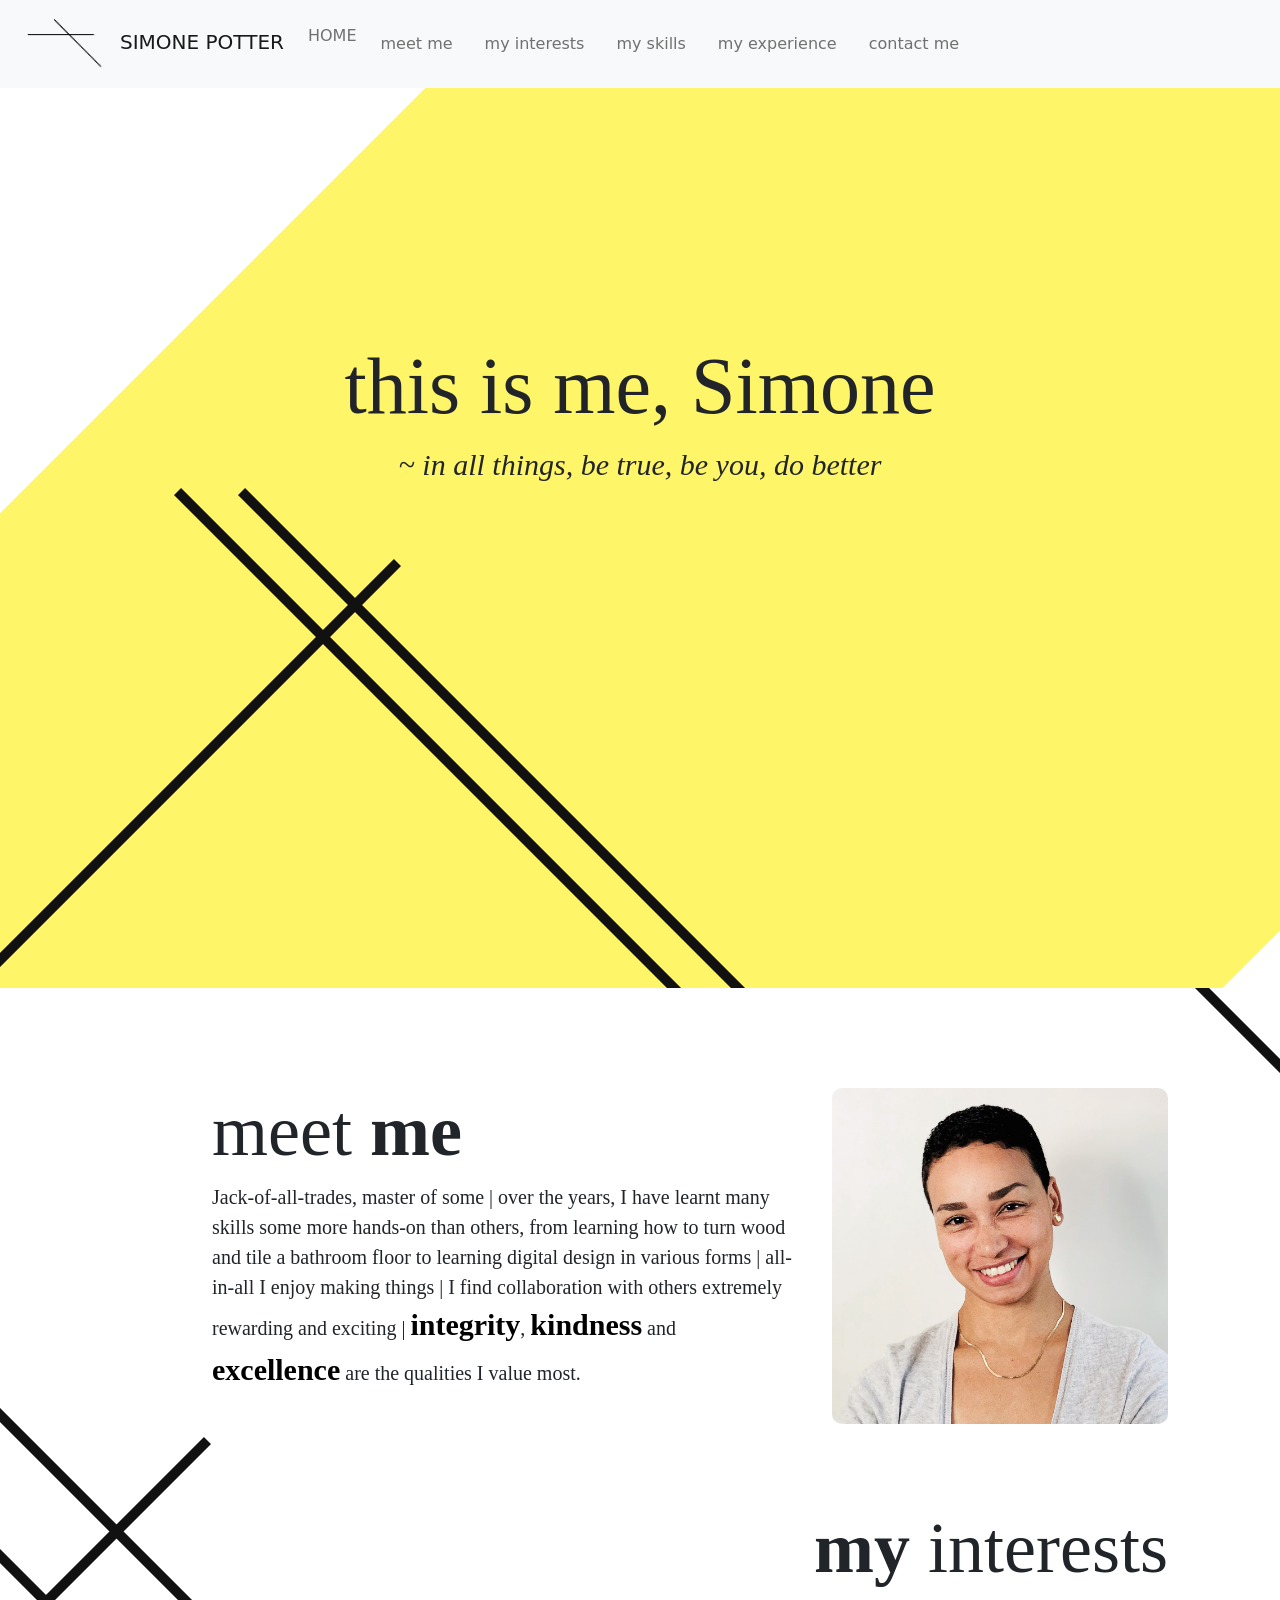
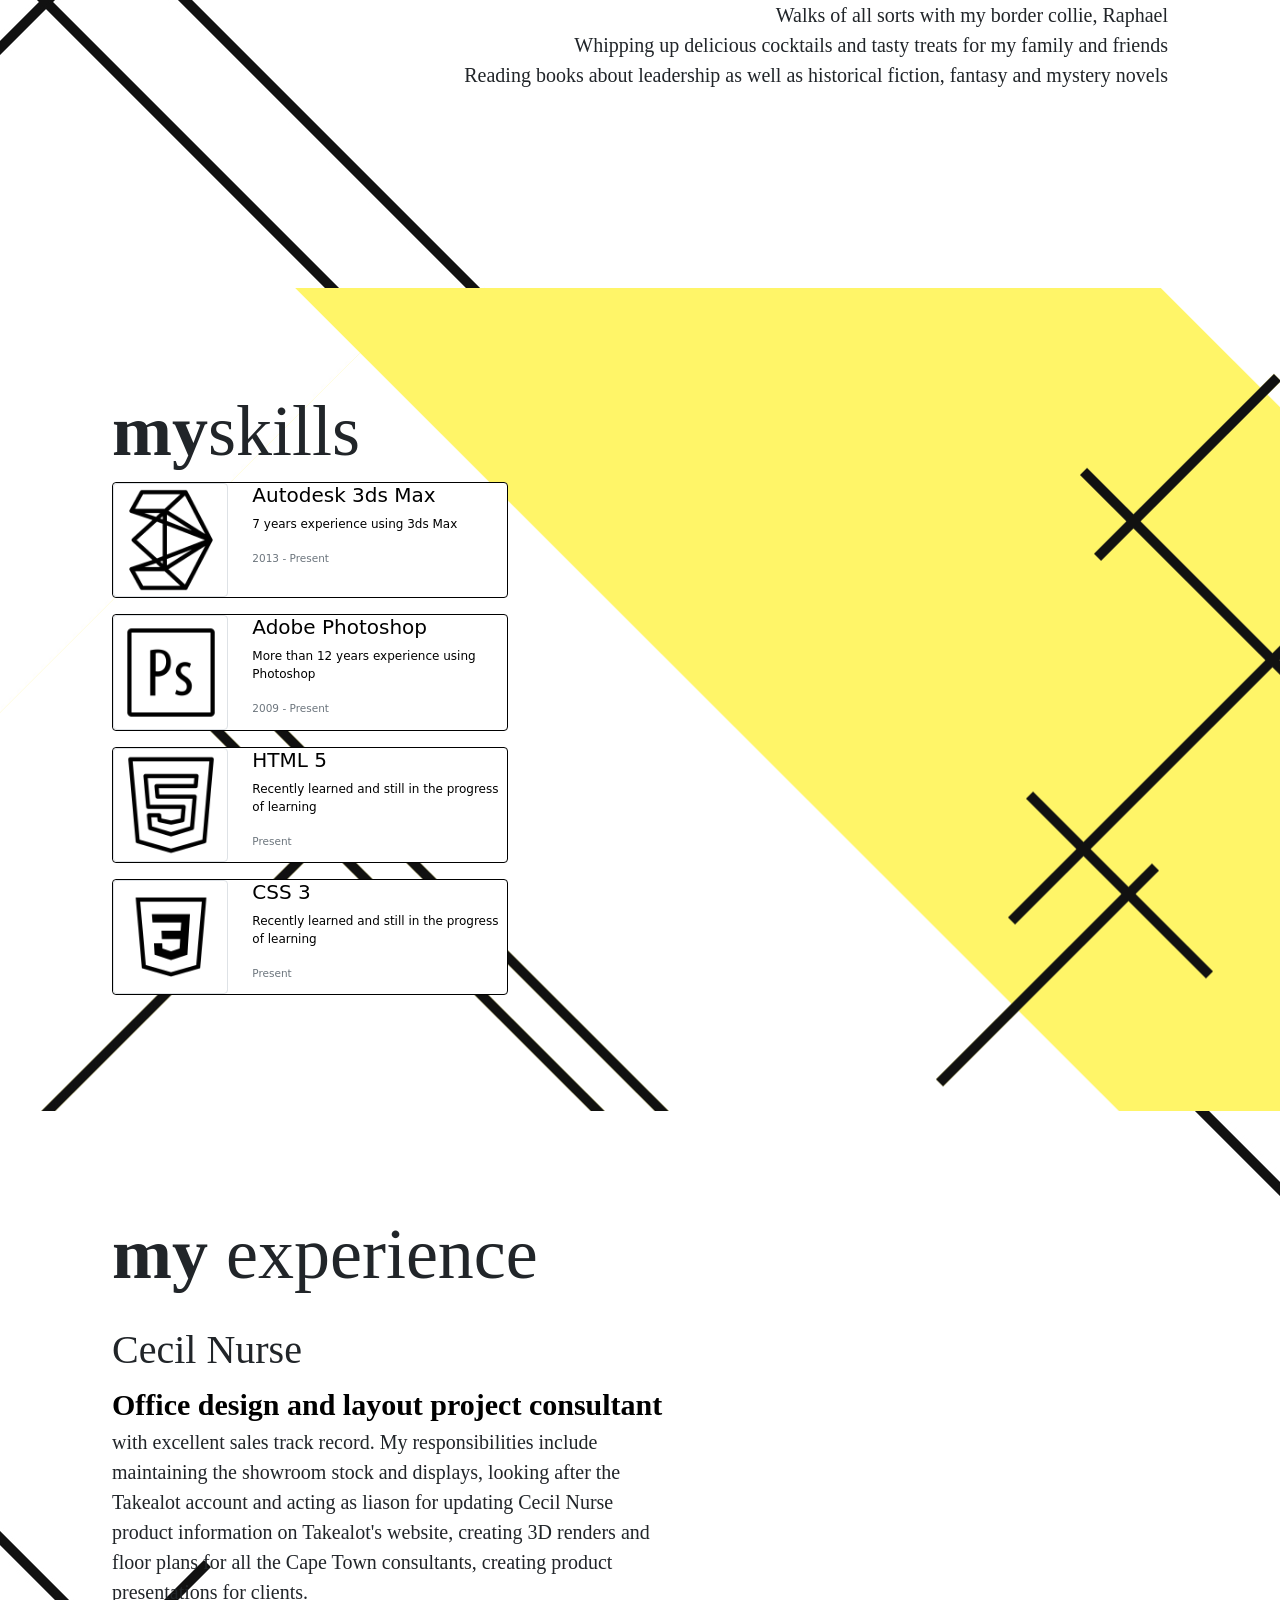
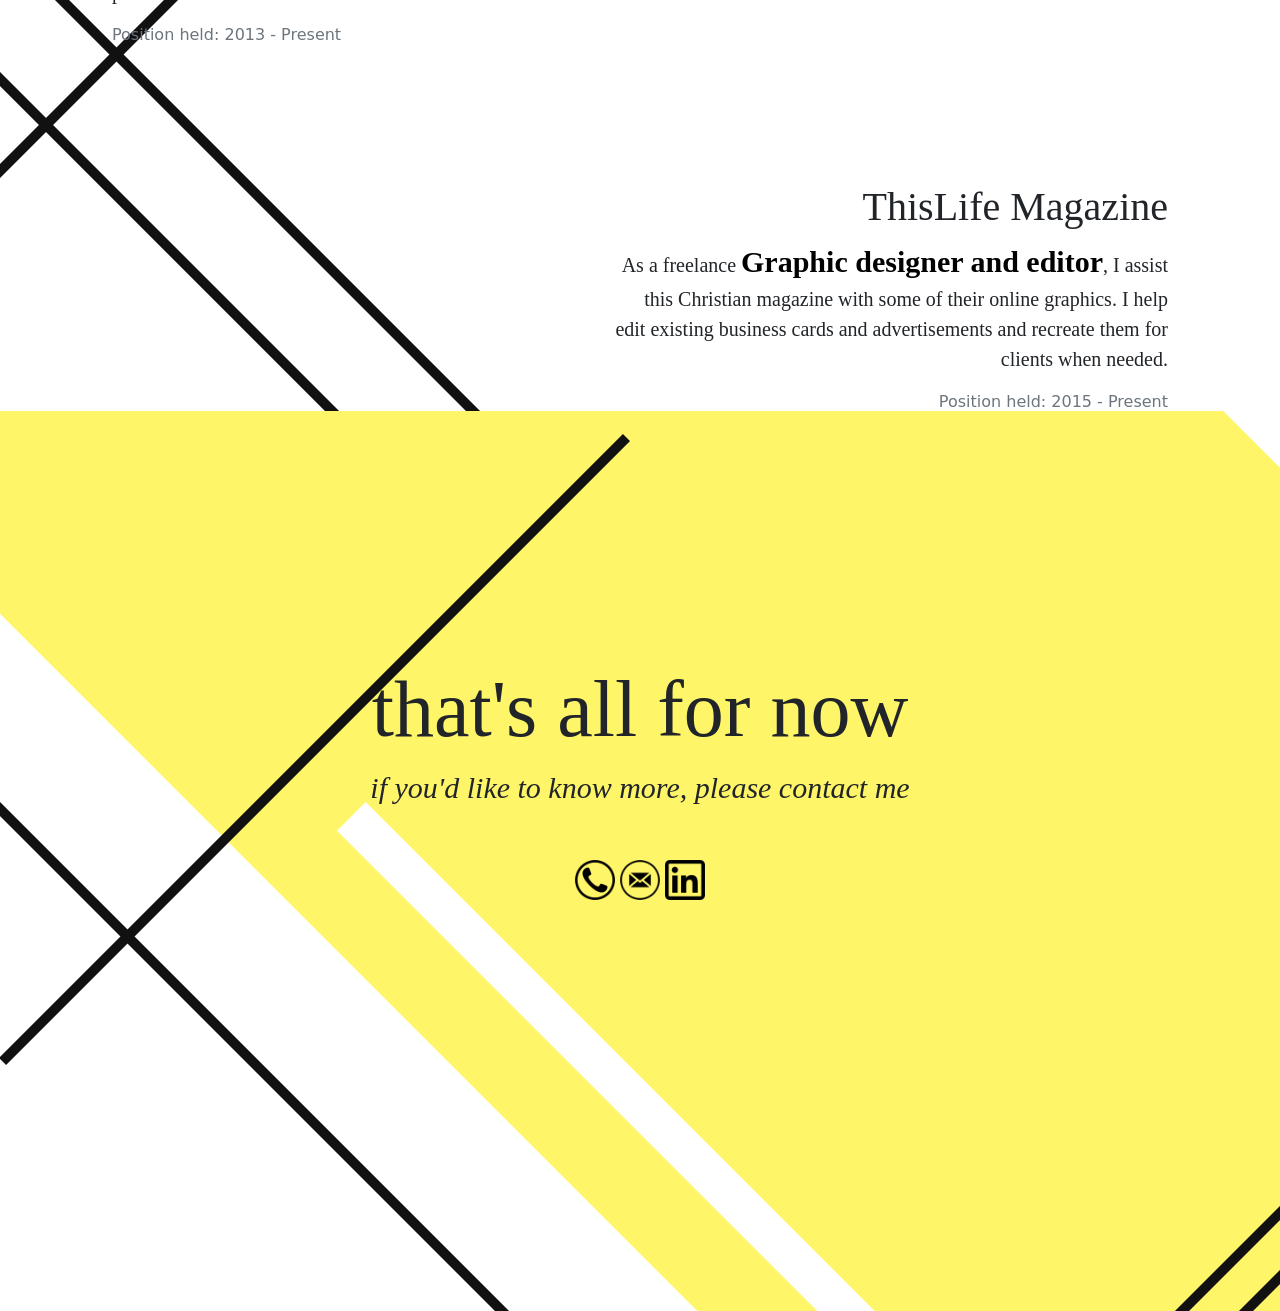
==== index.html @ 435305af "update file" ====
<!doctype html>
<html lang="en">
    
    <head>
        <title>Simone's Resume</title>
        <meta charset="utf-8">
        <meta name="viewport" content="width=device-width, initial-scale=1.0">
        <meta name="author" content="Simone Potter">
        <link rel="stylesheet" href="bootstrap-5.0.0-beta2-dist/css/bootstrap.min.css">
        <script src="bootstrap-5.0.0-beta2-dist/js/bootstrap.min.js"></script>
        <link rel="stylesheet" type="text/css" href="css/stylesheet.css">
    </head>
    
    <body>
        <!-- navbar -->
        <nav class="navbar navbar-expand-md navbar-light bg-light">
            <a class="navbar-brand" href="#" style="padding-left: 20px">
                <img src="images/logo.png" width="100" height="auto" alt="mylogo" style="padding-right: 10px">SIMONE POTTER
            </a>
            <div class=" collapse navbar-collapse" id="navbarSupportedContent">
                <ul class="navbar-nav mr-auto">
                    <li class="nav-item active">
                        <a class="nav-link" href="#">HOME</a>
                    </li>
                    <li class="nav-link">
                        <a class="nav-link" href="#meetme">meet me</a>
                    </li>
                    <li class="nav-link">
                        <a class="nav-link" href="#meetme">my interests</a>
                    </li>
                    <li class="nav-link">
                        <a class="nav-link" href="#myskills">my skills</a>
                    </li>
                    <li class="nav-link">
                        <a class="nav-link" href="#experience">my experience</a>
                    </li>
                    <li class="nav-link">
                        <a class="nav-link" href="#socialmedia">contact me</a>
                    </li>
                </ul>
            </div>
        </nav>
        <!-- home page container -->
        <div class="container-fluid">
        <div class="row" style="height: 100vh; width: 100vw">   
            <div class="jumbotron text-center" style="background-image: url(images/backgroundLargeLines.jpg)">    
            <h1 class="display-1" style="font-family: Swis721 Lt BT">this is me, Simone</h1>
            <p class="lead" style="font-family: open sans; font-style: italic">~ in all things, be true, be you, do better</p>
            </div>
        </div> 
        </div>
        <!-- meet me container -->
        <div class="container-fluid">
        <div class="row" style="height: 100vh; width: 100vw; background-image: url(images/backgroundLargeLinesWhite1.jpg); padding: 100px">
            <div class="col-md-8">
            <section id="meetme">
            <h1 class="display-2" style="font-family: Swis721 Lt BT">meet <span class="yellowtext">me</span></h1>
            <p class="para1" style="font-family: Swis721 LtCn BT">Jack-of-all-trades, master of some | over the years, I have learnt many skills some more hands-on than others, from learning how to turn wood and tile a bathroom floor to learning digital design in various forms | all-in-all I enjoy making things | I find collaboration with others extremely rewarding and exciting | <span class="highlight">integrity</span>, <span class="highlight">kindness</span> and <span class="highlight">excellence</span> are the qualities I value most.</p>
            </section>
            </div>
            <div class="col-md-4">
                <img src="images/ProfilePic8.jpg" alt="profile pic of Simone" class="img-fluid" style="border-radius: 10px">
            </div>
            <div class="col-md-12">
            <section id="myinterests">
            <h1 class="display-2" style="text-align: right; font-family: Swis721 Lt BT"><span class="yellowtext">my </span>interests</h1>
            <ul class="para2" style="font-family: Swis721 LtCn BT">
                <li>Walks of all sorts with my border collie, Raphael</li>
                <li>Whipping up delicious cocktails and tasty treats for my family and friends</li>
                <li>Reading books about leadership as well as historical fiction, fantasy and mystery novels</li>
            </ul>
            </section>    
            </div>
        </div>
        </div>
        
        <!-- skills container -->
        <div class="container-fluid">
        <div class="row" style="background-image: url(images/backgroundLargeLinesYellow.png); padding: 100px">
            <div class="container-fluid">
            <section id="myskills">
            <h1 class="display-2" style="font-family: Swis721 Lt BT"><span class="yellowtext">my</span>skills</h1>
            <div class="col-md-6">
            <div class="card mb-3" style="display: inline-block; width: 75%">
              <div class="row no-gutters">
                <div class="col-md-4">
                  <img src="images/3ds-max.png" class="img-thumbnail" alt="3ds max logo" style="padding-left: 5px">
                </div>
                <div class="col-md-8">
                    <h5 class="card-title">Autodesk 3ds Max</h5>
                    <p class="card-text">7 years experience using 3ds Max</p>
                    <p class="card-text"><small class="text-muted">2013 - Present</small></p>
                </div>
              </div>
            </div>
            </div>
            <div class="col-md-6">
            <div class="card mb-3" style="display: inline-block; width: 75%">
              <div class="row no-gutters">
                <div class="col-md-4">
                  <img src="images/photoshop.png" class="img-thumbnail" alt="photoshop logo" style="padding-left: 5px">
                </div>
                <div class="col-md-8">
                    <h5 class="card-title">Adobe Photoshop</h5>
                    <p class="card-text">More than 12 years experience using Photoshop</p>
                    <p class="card-text"><small class="text-muted">2009 - Present</small></p>
                </div>
              </div>
            </div>
            </div>
            <div class="col-md-6">
            <div class="card mb-3" style="display: inline-block; width: 75%">
              <div class="row no-gutters">
                <div class="col-md-4">
                  <img src="images/html-5.png" class="img-thumbnail" alt="html logo" style="padding-left: 5px">
                </div>
                <div class="col-md-8">
                    <h5 class="card-title">HTML 5</h5>
                    <p class="card-text">Recently learned and still in the progress of learning</p>
                    <p class="card-text"><small class="text-muted">Present</small></p>
                </div>
              </div>
            </div>
            </div>
                <div class="col-md-6">
            <div class="card mb-3" style="display: inline-block; width: 75%">
              <div class="row no-gutters">
                <div class="col-md-4">
                  <img src="images/css3.png" class="img-thumbnail" alt="css logo" style="padding-left: 5px">
                </div>
                <div class="col-md-8">
                    <h5 class="card-title">CSS 3</h5>
                    <p class="card-text">Recently learned and still in the progress of learning</p>
                    <p class="card-text"><small class="text-muted">Present</small></p>
                </div>
              </div>
            </div>
            </div>
            </section>    
            </div>
        </div>
        </div>
        <!-- experience container -->
        <div class="container-fluid">
        <div class="row" style="height: 100vh; width: 100vw; background-image: url(images/backgroundLargeLinesWhite1.jpg); padding: 100px">
            <section id="experience">
                <div class="col-md-12" style="text-align: left; padding-right: 500px">
                    <h1 class="display-2" style="font-family: Swis721 Lt BT"><span class="yellowtext">my </span>experience</h1>
                    <h6 class="display-6" style="font-family: Swis721 BlkCn BT; padding-top:20px">Cecil Nurse</h6>
                    <p class="para1" style="font-family: Swis721 LtCn BT"><span class="highlight">Office design and layout project consultant</span> with excellent sales track record. My responsibilities include maintaining the showroom stock and displays, looking after the Takealot account and acting as liason for updating Cecil Nurse product information on Takealot's website, creating 3D renders and floor plans for all the Cape Town consultants, creating product presentations for clients.</p>
                    <p class="text-muted">Position held: 2013 - Present</p>
                </div>
                <div class="col-md-12" style="text-align: right; padding-left: 500px; padding-top: 100px">
                    <h6 class="display-6" style="font-family: Swis721 BlkCn BT; padding-top:20px">ThisLife Magazine</h6>
                    <p class="para1" style="font-family: Swis721 LtCn BT">As a freelance <span class="highlight">Graphic designer and editor</span>, I assist this Christian magazine with some of their online graphics. I help edit existing business cards and advertisements and recreate them for clients when needed.</p>
                    <p class="text-muted">Position held: 2015 - Present</p>
                </div>
            </section>
        </div>
        </div>
        
        
        <!-- Footer -->
        <footer class="container-fluid" style="background-color: ffff66">
            <div class="row" style="height: 100vh; width: 100vw">   
                <div class="jumbotron text-center" style="background-image: url(images/backgroundLargeLinesEnd.png)">    
                    <h1 class="display-1" style="font-family: Swis721 Lt BT">that's all for now</h1>
                    <p class="lead" style="font-family: open sans; font-style: italic">if you'd like to know more, please contact me</p>
                    <div id="socialmedia" style="padding-top: 50px">
                        <a href="tel:+27833912061" target="_blank">
                        <img src="images/phone_icon.png" class="float-left" alt="phone icon" width="40"></a>
                        <a href="mailto:simonedaniellepotter@gmail.com" target="_blank">
                        <img src="images/email_icon.png" class="float-right" alt="email icon" width="40"></a>
                        <a href="https://www.linkedin.com/in/simone-potter-b90951137/" target="_blank">
                        <img src="images/linkedIn.png" class="float-center" alt="linkedin icon" width="40"></a>
                    </div>
                </div>
            </div> 
         </footer>
    </body>    
</html>
---- css/stylesheet.css ----
.jumbotron {
    display: inline-box;
    align-items: center;
    padding: 250px;
}

.lead {
    text-align: center;
    font-size: 30px;
    margin: 0px;
}

#meetme {
    padding-left: 100px;
}


.yellowtext {
    font-family: Swis721 BdOul BT;
    font-weight: bold;
}

.para1 {
    font-size: 20px;    
}

.highlight {
    font-weight: bolder;
    color: black;
    font-size: 30px;
}

.para2 {
    font-size: 20px;
    text-align: right;
    list-style-type: none;
}

.skills {
    width: 100px;
    height: 100px;
}

.card {
    color: black;
    font-size: 12px;
    border-style: double;
    border-color: black;
    display: inline-block;
}
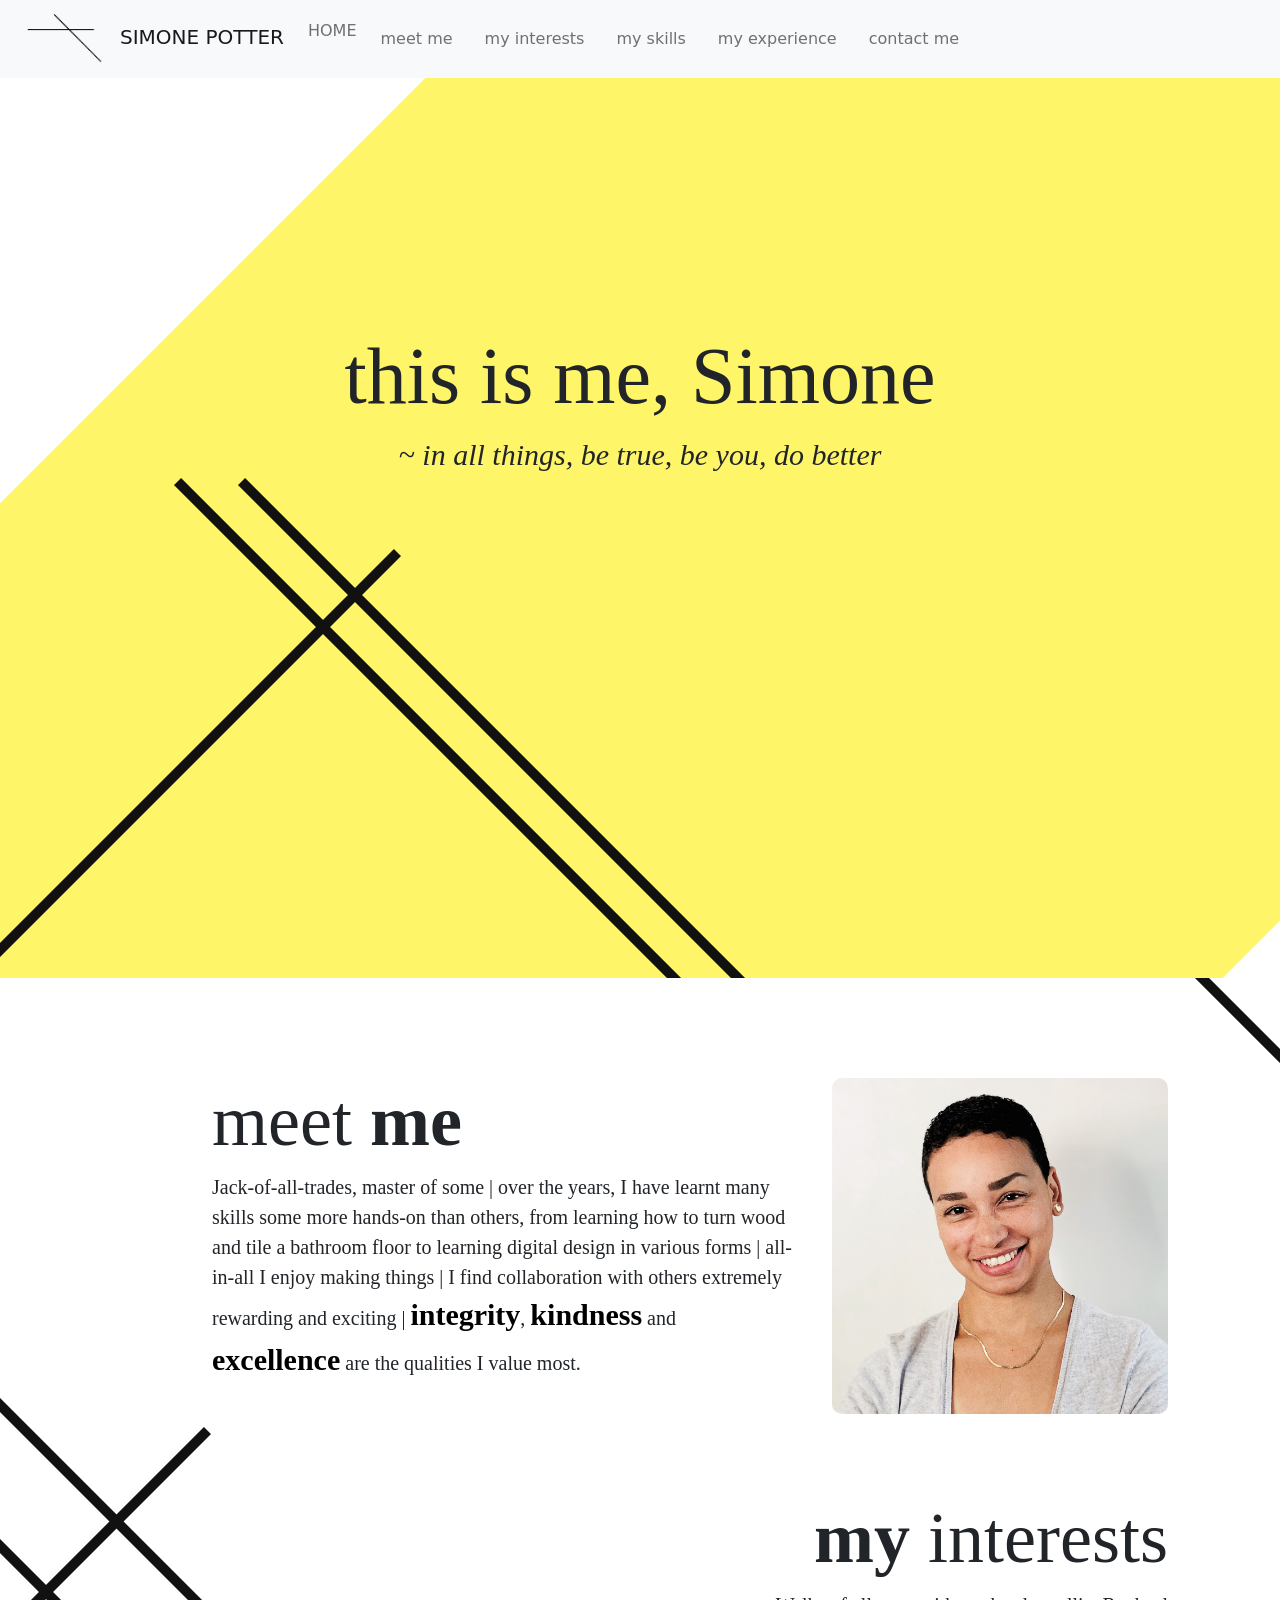
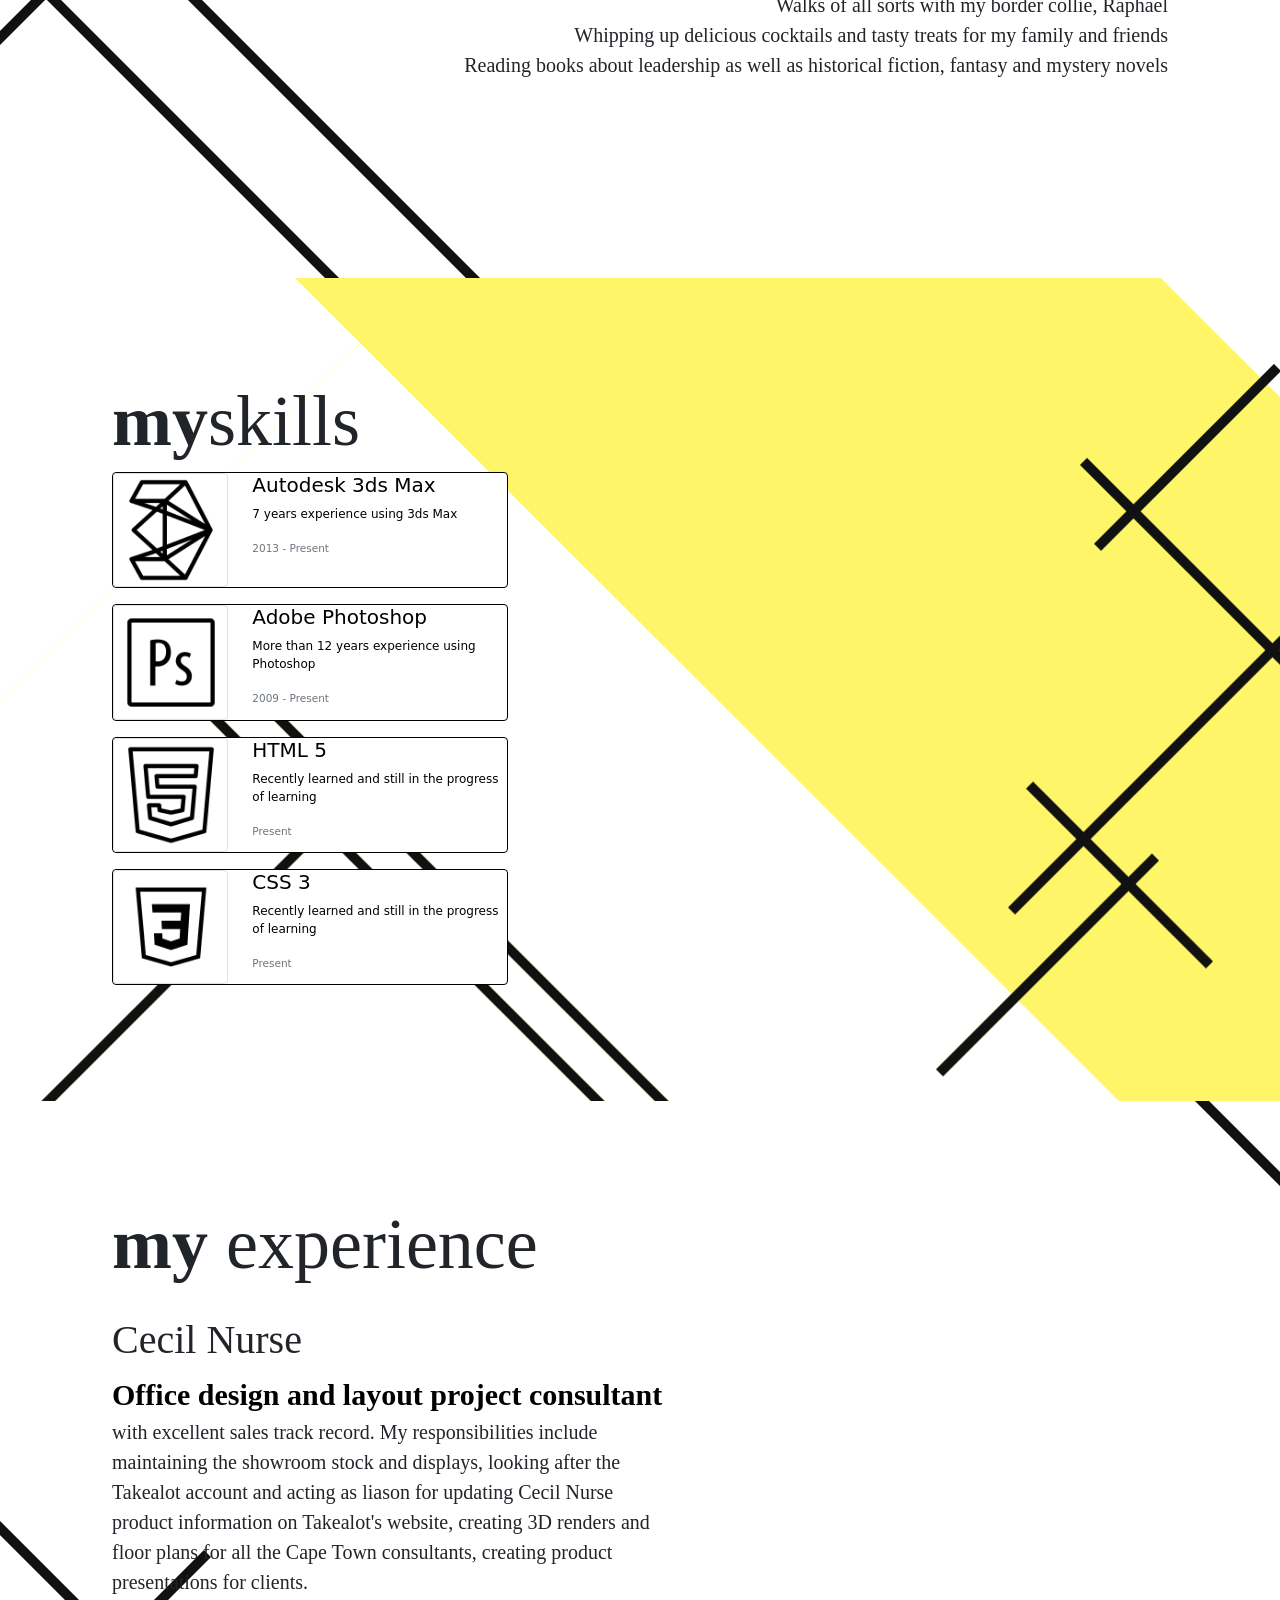
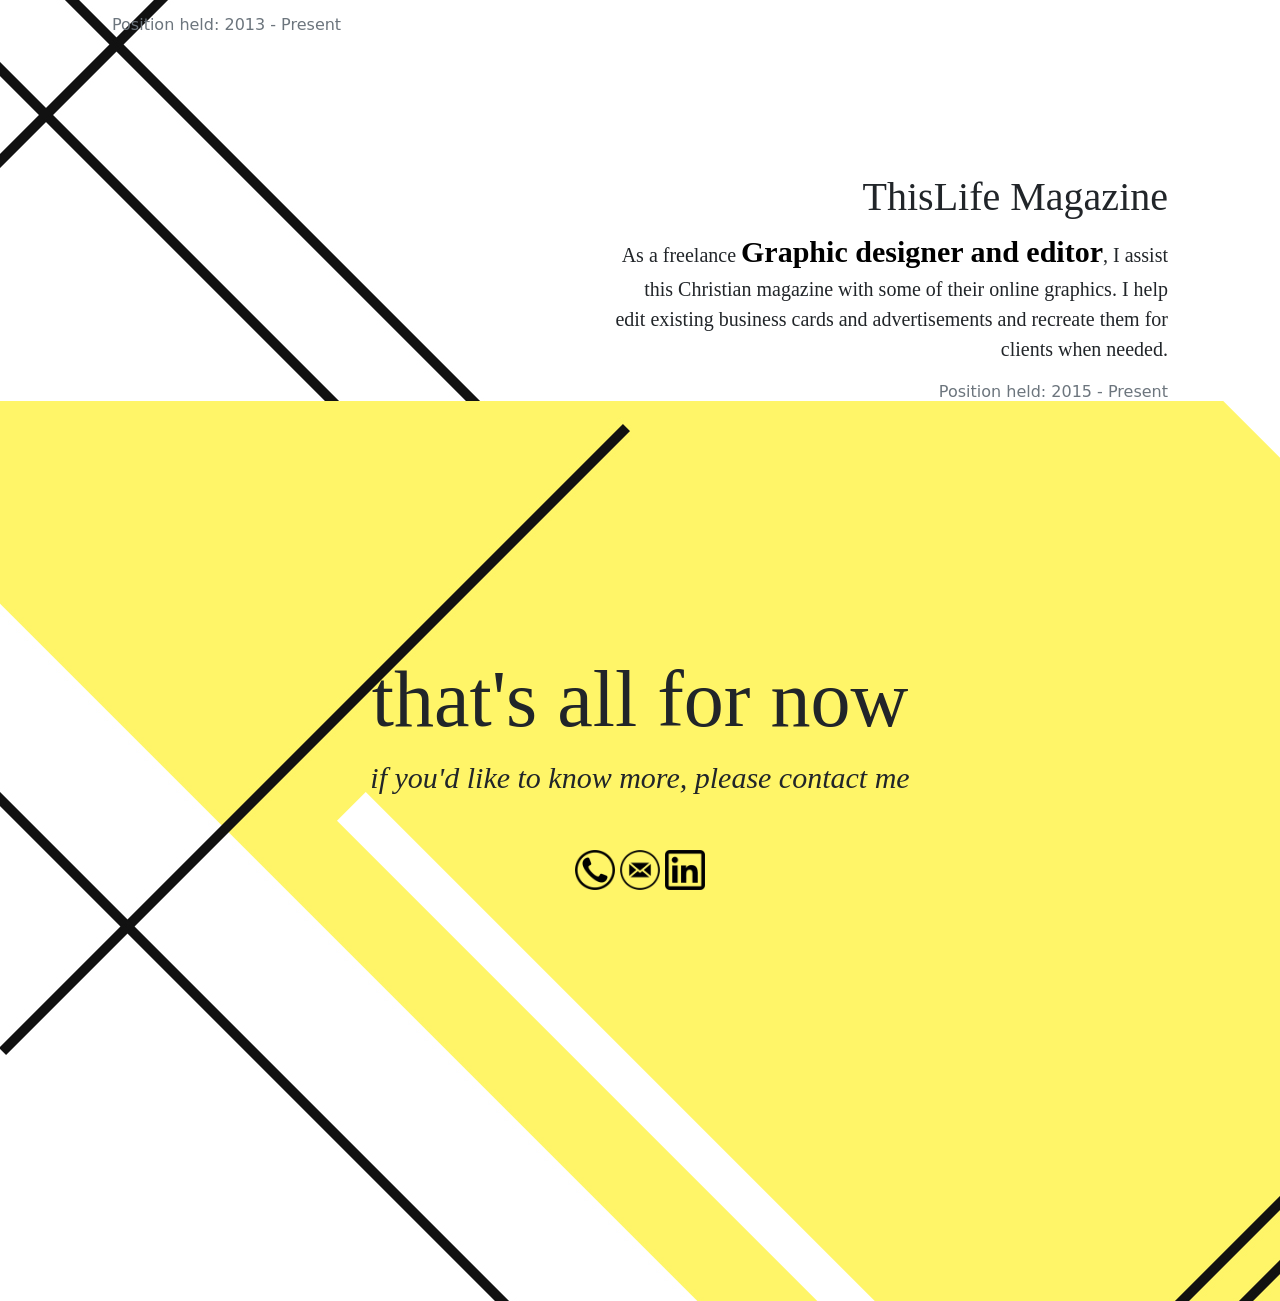
==== commit f826e53e: "update files" ====
--- a/index.html
+++ b/index.html
@@ -14,9 +14,11 @@
     <body>
         <!-- navbar -->
         <nav class="navbar navbar-expand-md navbar-light bg-light">
+            <div class="logo">
             <a class="navbar-brand" href="#" style="padding-left: 20px">
                 <img src="images/logo.png" width="100" height="auto" alt="mylogo" style="padding-right: 10px">SIMONE POTTER
             </a>
+            </div>
             <div class=" collapse navbar-collapse" id="navbarSupportedContent">
                 <ul class="navbar-nav mr-auto">
                     <li class="nav-item active">
--- a/css/stylesheet.css
+++ b/css/stylesheet.css
@@ -1,3 +1,15 @@
+.logo a:hover {
+    animation-name: color;
+    background-color: yellow;
+    animation-duration: 4s;
+    animation-iteration-count: infinite;
+}
+
+@keyframes color {
+    0% {background-color: yellow;}
+    100% {background-color: white;}
+}
+
 .jumbotron {
     display: inline-box;
     align-items: center;
@@ -48,3 +60,21 @@
     border-color: black;
     display: inline-block;
 }
+
+
+@media screen and (max-width:650px){
+    .navbar navbar-expand-md navbar-light bg-light {
+        width: 100%;
+    }
+    
+@media screen and (min-width:850px){
+    .navbar navbar-expand-md navbar-light bg-light {
+        width: 100%;
+    }
+    
+@media screen and (min-width:1200px){
+    .navbar navbar-expand-md navbar-light bg-light {
+        width: 100%;
+    }
+    
+    
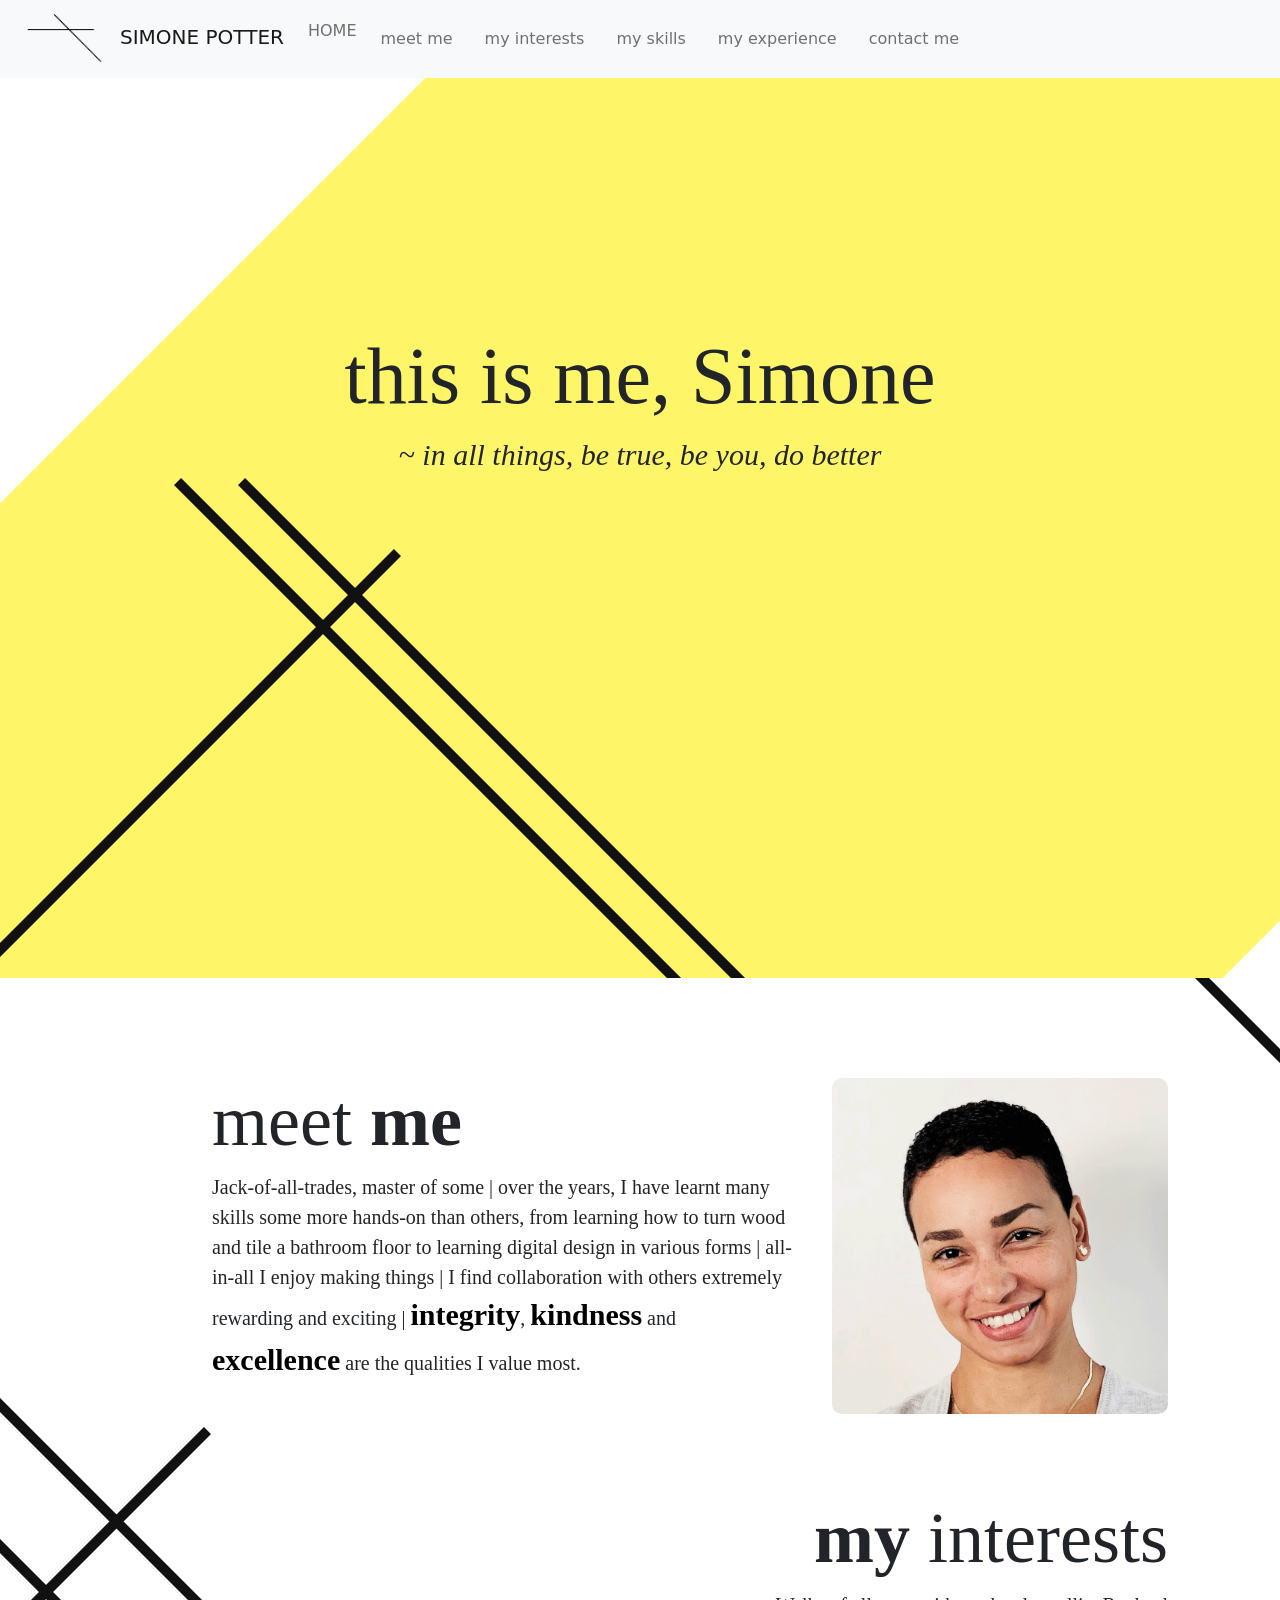
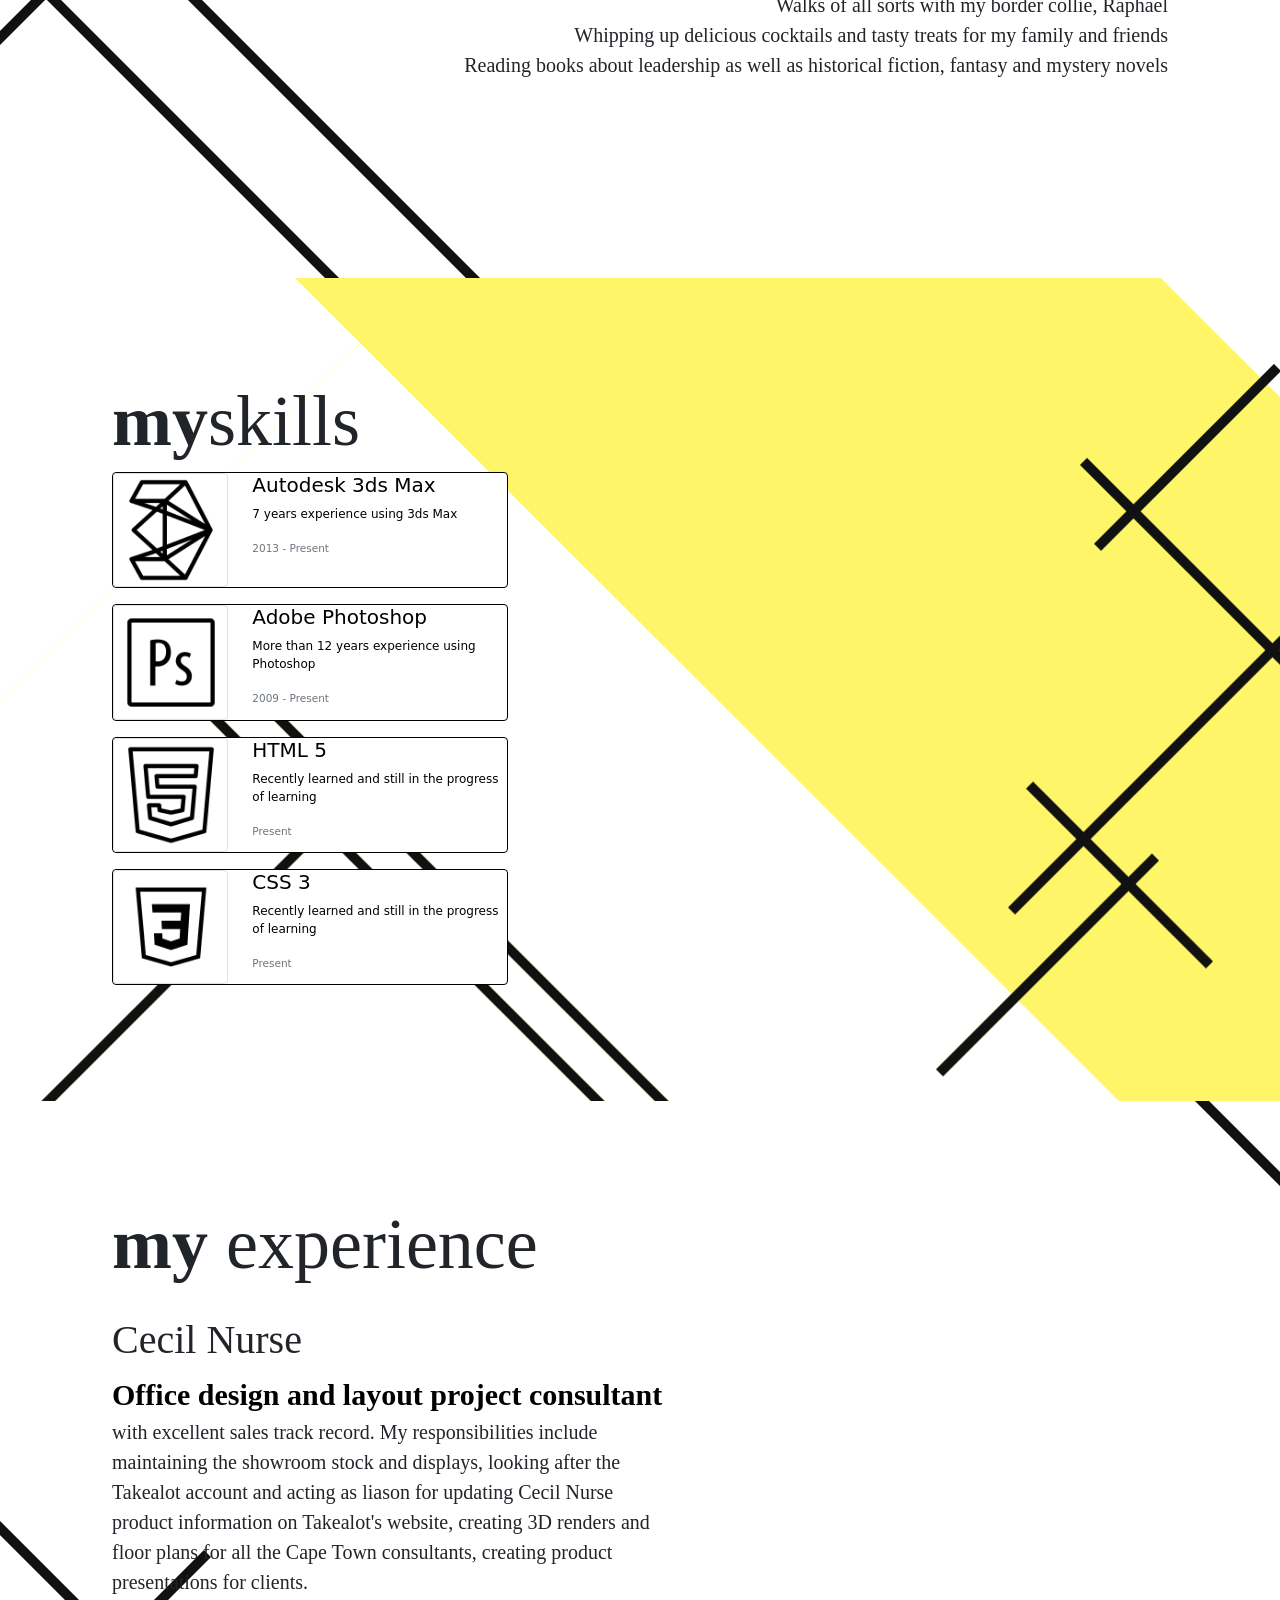
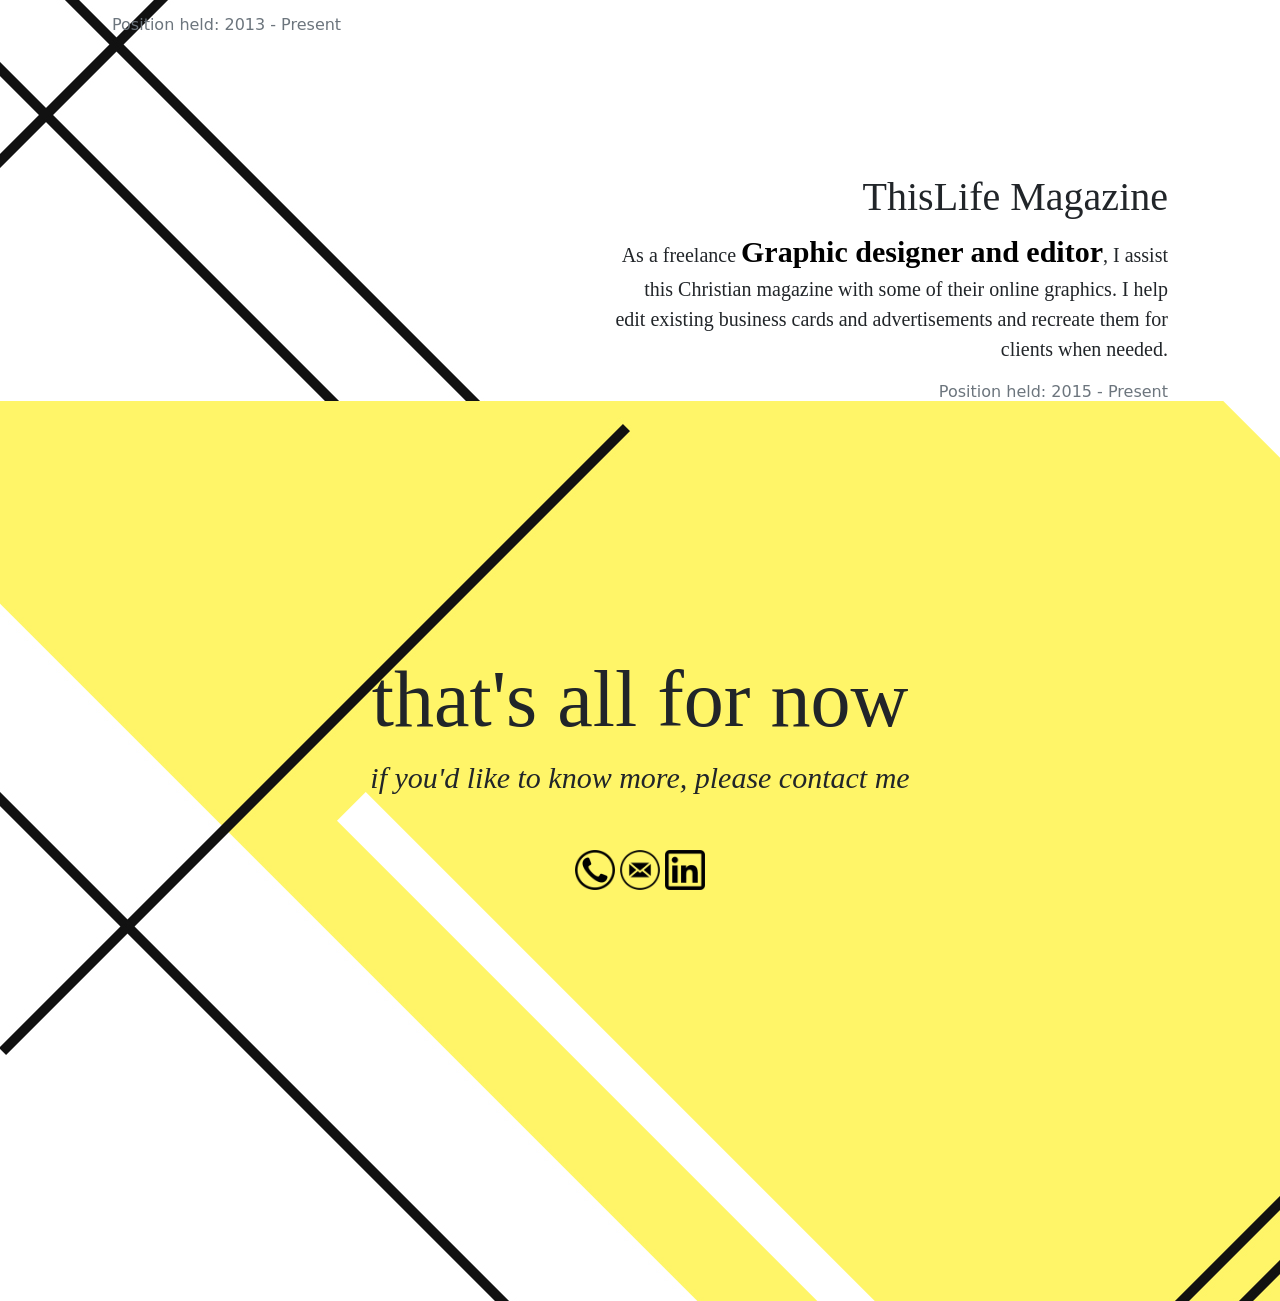
==== commit 8f7a0449: "update image" ====
--- a/index.html
+++ b/index.html
@@ -60,9 +60,11 @@
             <p class="para1" style="font-family: Swis721 LtCn BT">Jack-of-all-trades, master of some | over the years, I have learnt many skills some more hands-on than others, from learning how to turn wood and tile a bathroom floor to learning digital design in various forms | all-in-all I enjoy making things | I find collaboration with others extremely rewarding and exciting | <span class="highlight">integrity</span>, <span class="highlight">kindness</span> and <span class="highlight">excellence</span> are the qualities I value most.</p>
             </section>
             </div>
-            <div class="col-md-4">
+            <picture class="col-md-4">
+                <source media="(max-width: 320px)" srcset="images/ProfilePic10.png">
+                <source media="(max-width: 850px)" srcset="images/ProfilePic9.png">
                 <img src="images/ProfilePic8.jpg" alt="profile pic of Simone" class="img-fluid" style="border-radius: 10px">
-            </div>
+            </picture>
             <div class="col-md-12">
             <section id="myinterests">
             <h1 class="display-2" style="text-align: right; font-family: Swis721 Lt BT"><span class="yellowtext">my </span>interests</h1>
--- a/css/stylesheet.css
+++ b/css/stylesheet.css
@@ -62,19 +62,22 @@
 }
 
 
-@media screen and (max-width:650px){
-    .navbar navbar-expand-md navbar-light bg-light {
-        width: 100%;
+@media screen and (max-width:600px){
+    .jumbotron {
+        padding: 50px;
     }
+}
     
-@media screen and (min-width:850px){
-    .navbar navbar-expand-md navbar-light bg-light {
-        width: 100%;
+@media screen and (max-width:850px){
+    .jumbotron {
+        padding: 100px;
     }
+}
     
 @media screen and (min-width:1200px){
-    .navbar navbar-expand-md navbar-light bg-light {
-        width: 100%;
+     .jumbotron {
+        padding: 250px;
     }
+}
     
     
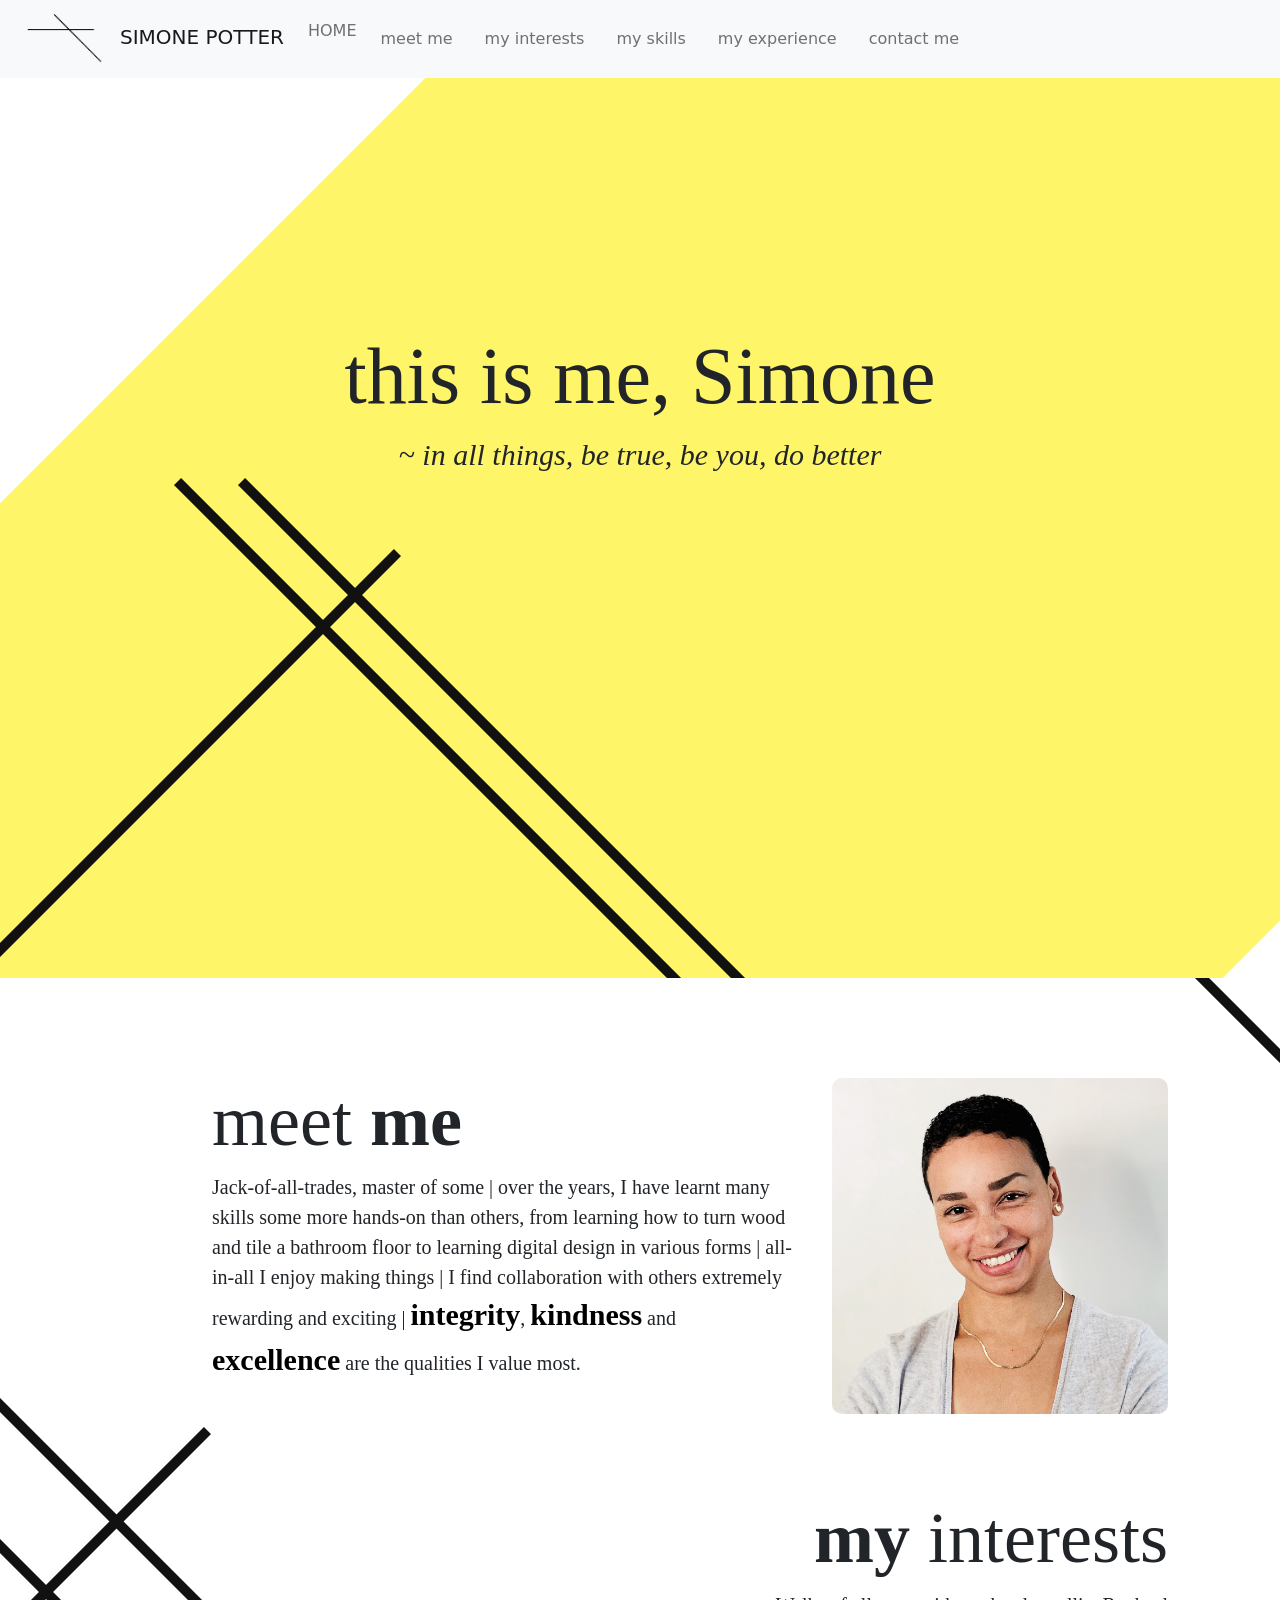
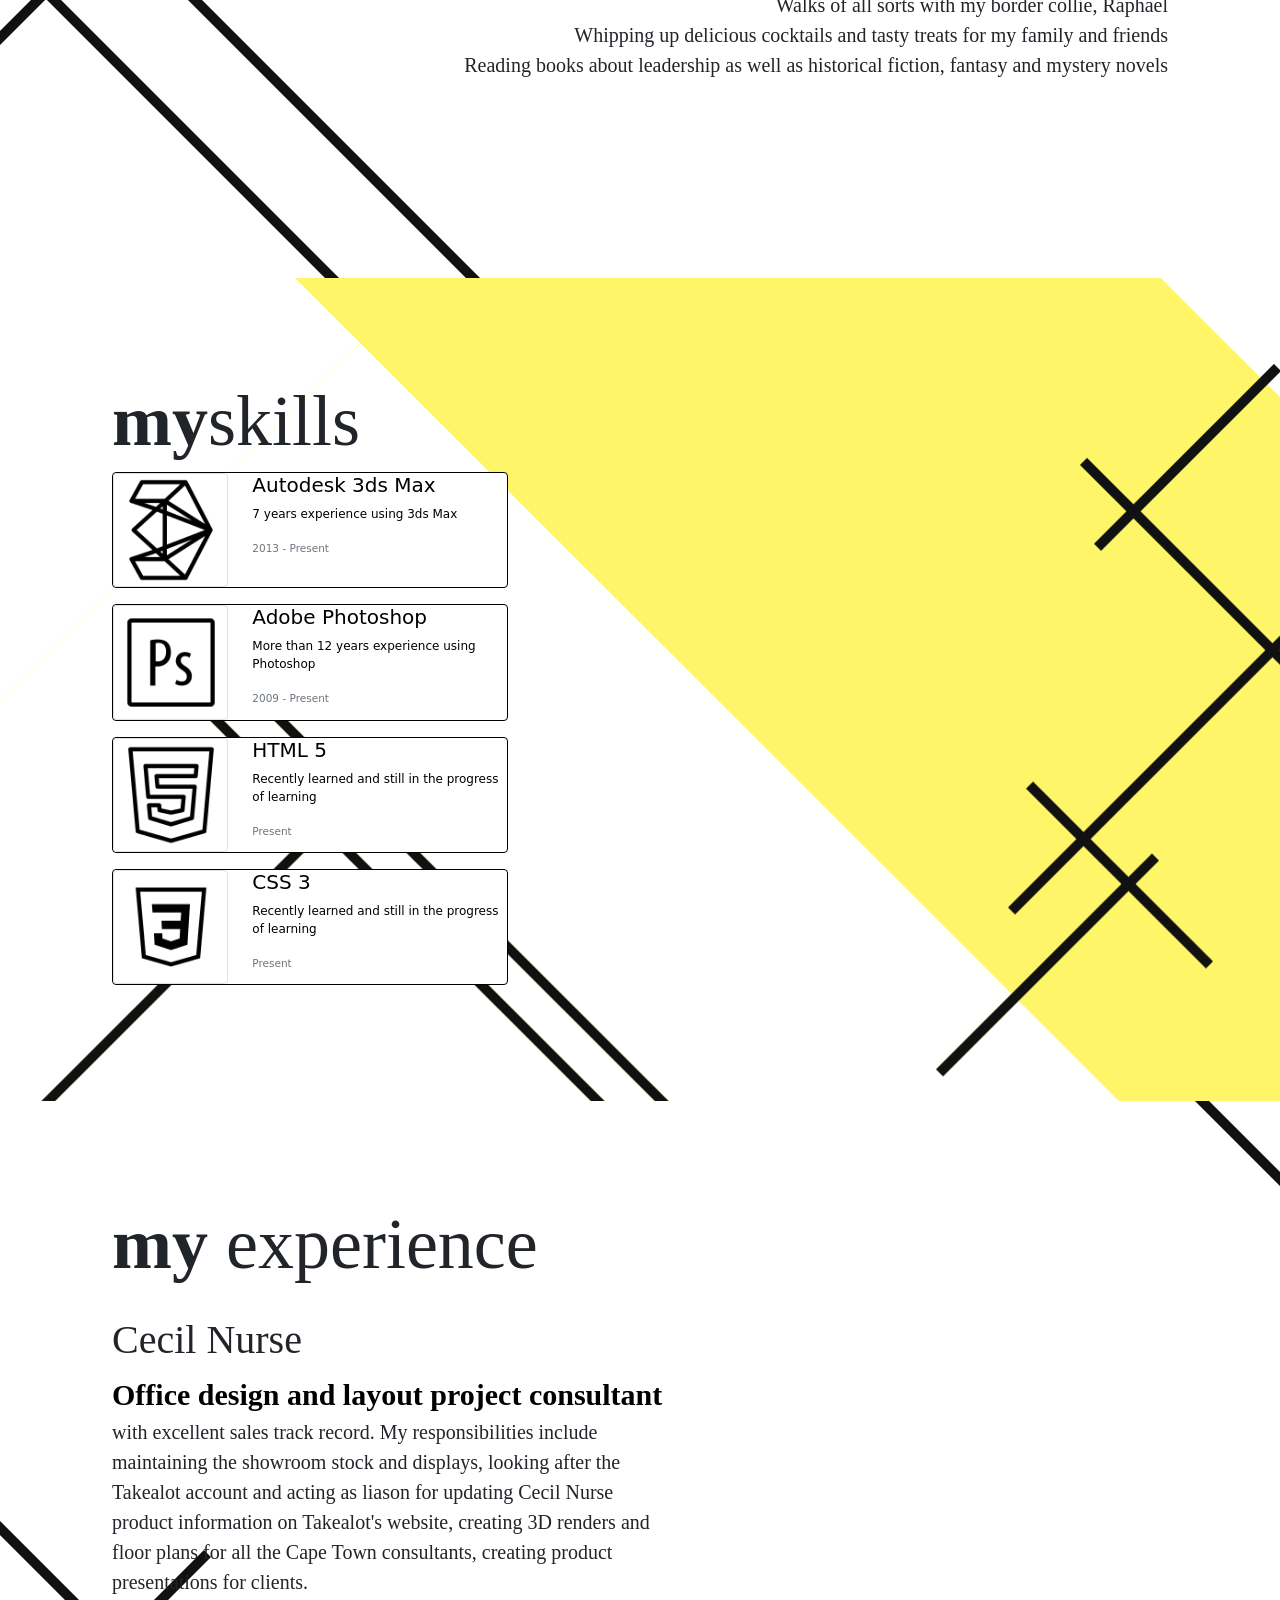
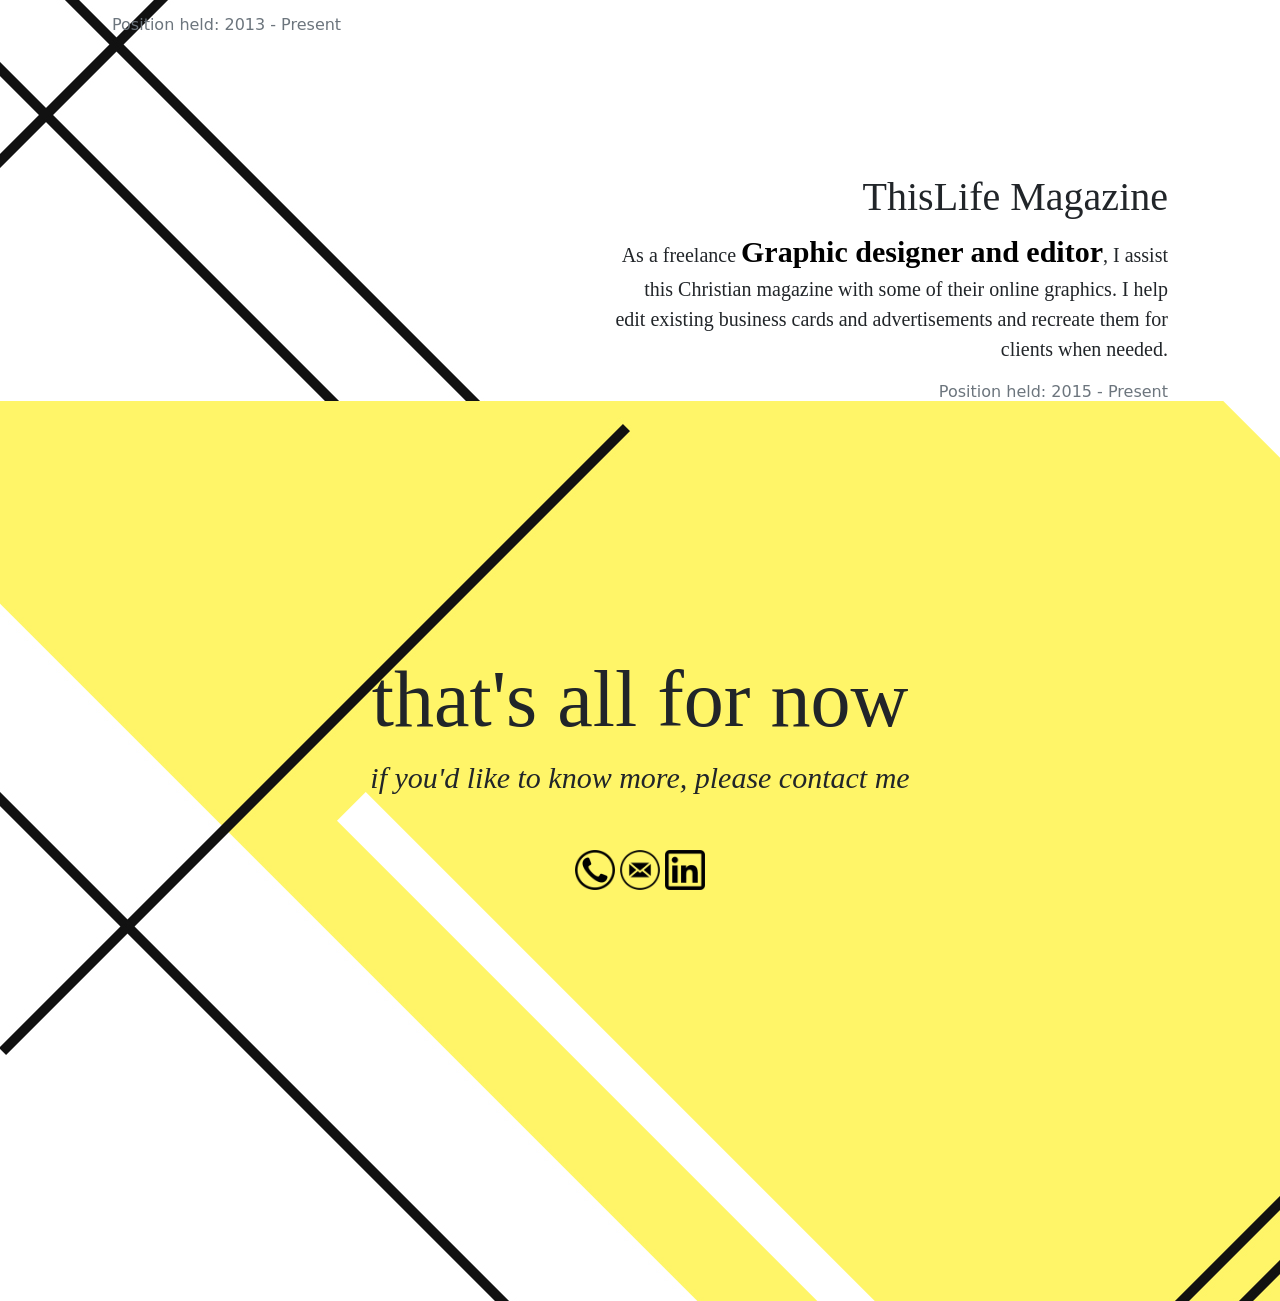
==== commit cbd990f7: "final update" ====
--- a/index.html
+++ b/index.html
@@ -61,8 +61,8 @@
             </section>
             </div>
             <picture class="col-md-4">
-                <source media="(max-width: 320px)" srcset="images/ProfilePic10.png">
-                <source media="(max-width: 850px)" srcset="images/ProfilePic9.png">
+                <source media="(max-width: 600px)" srcset="images/ProfilePic10.jpg">
+                <source media="(max-width: 850px)" srcset="images/ProfilePic9.jpg">
                 <img src="images/ProfilePic8.jpg" alt="profile pic of Simone" class="img-fluid" style="border-radius: 10px">
             </picture>
             <div class="col-md-12">
